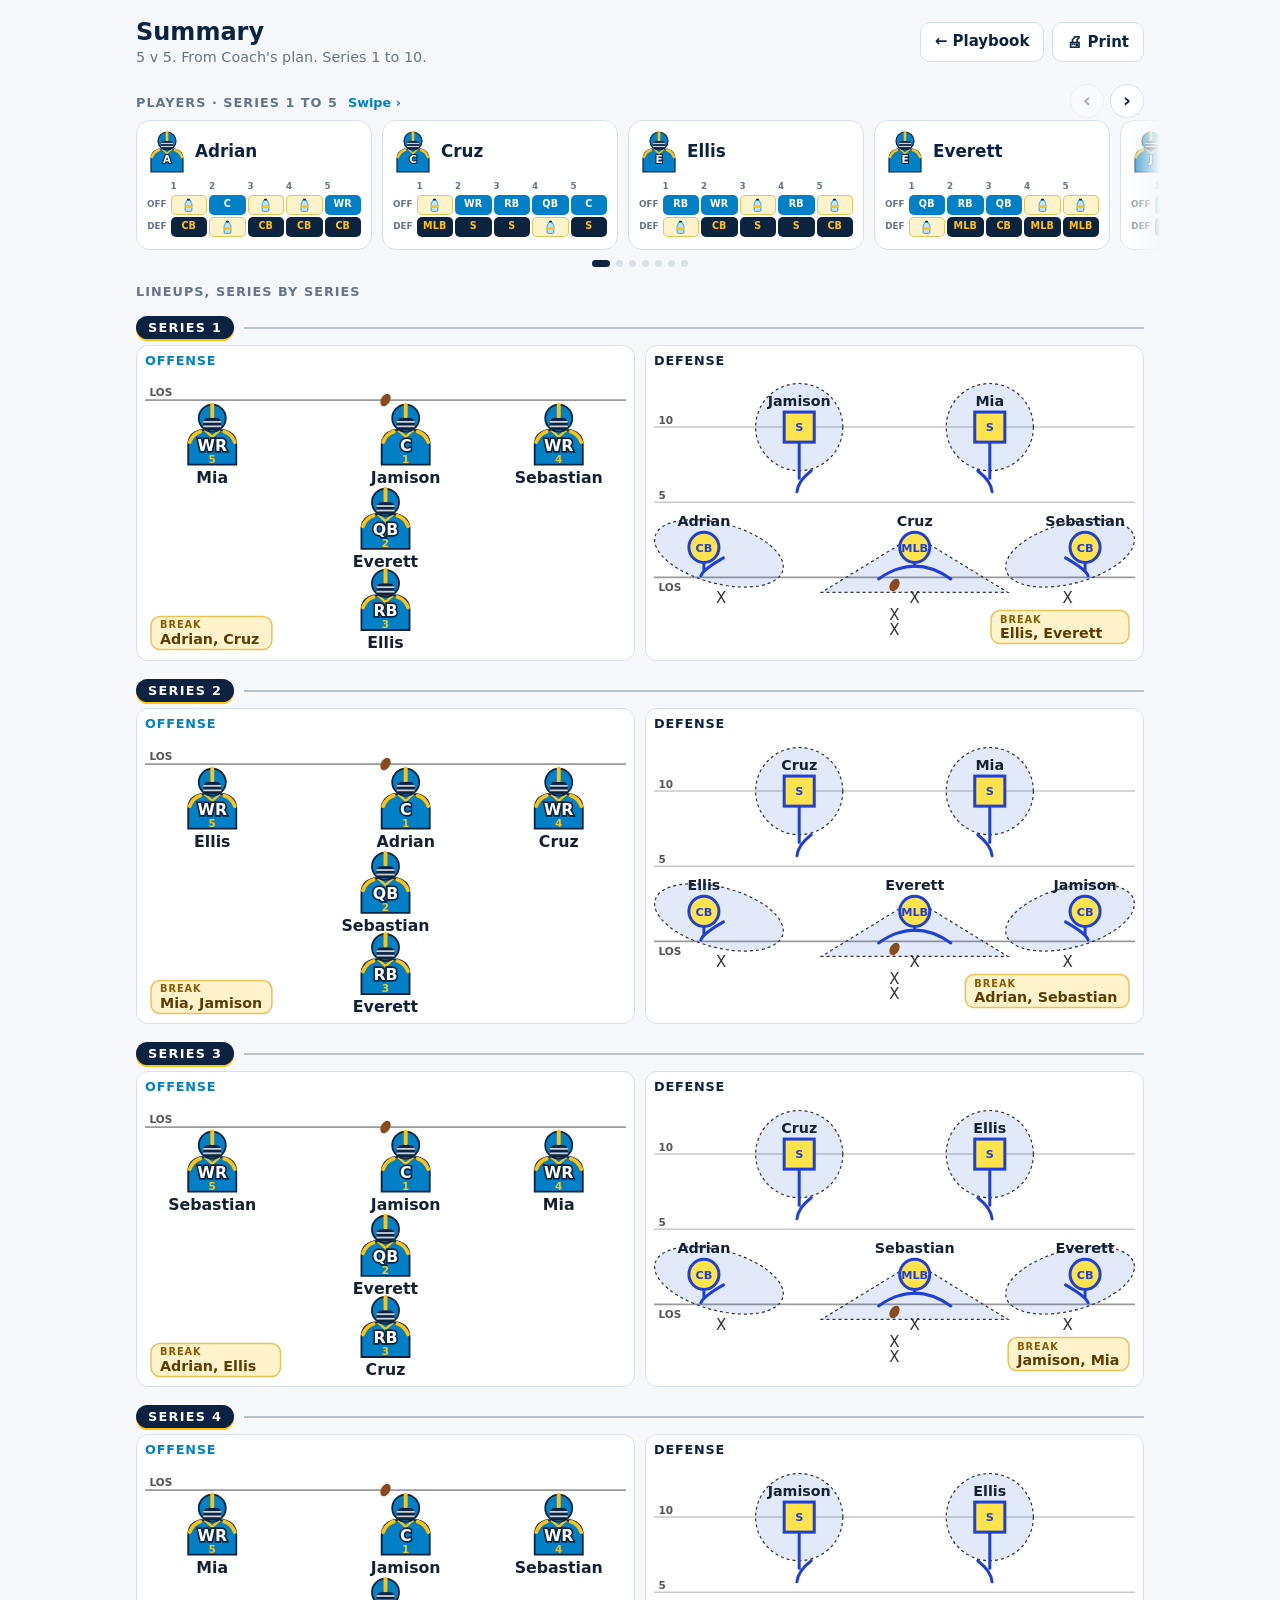
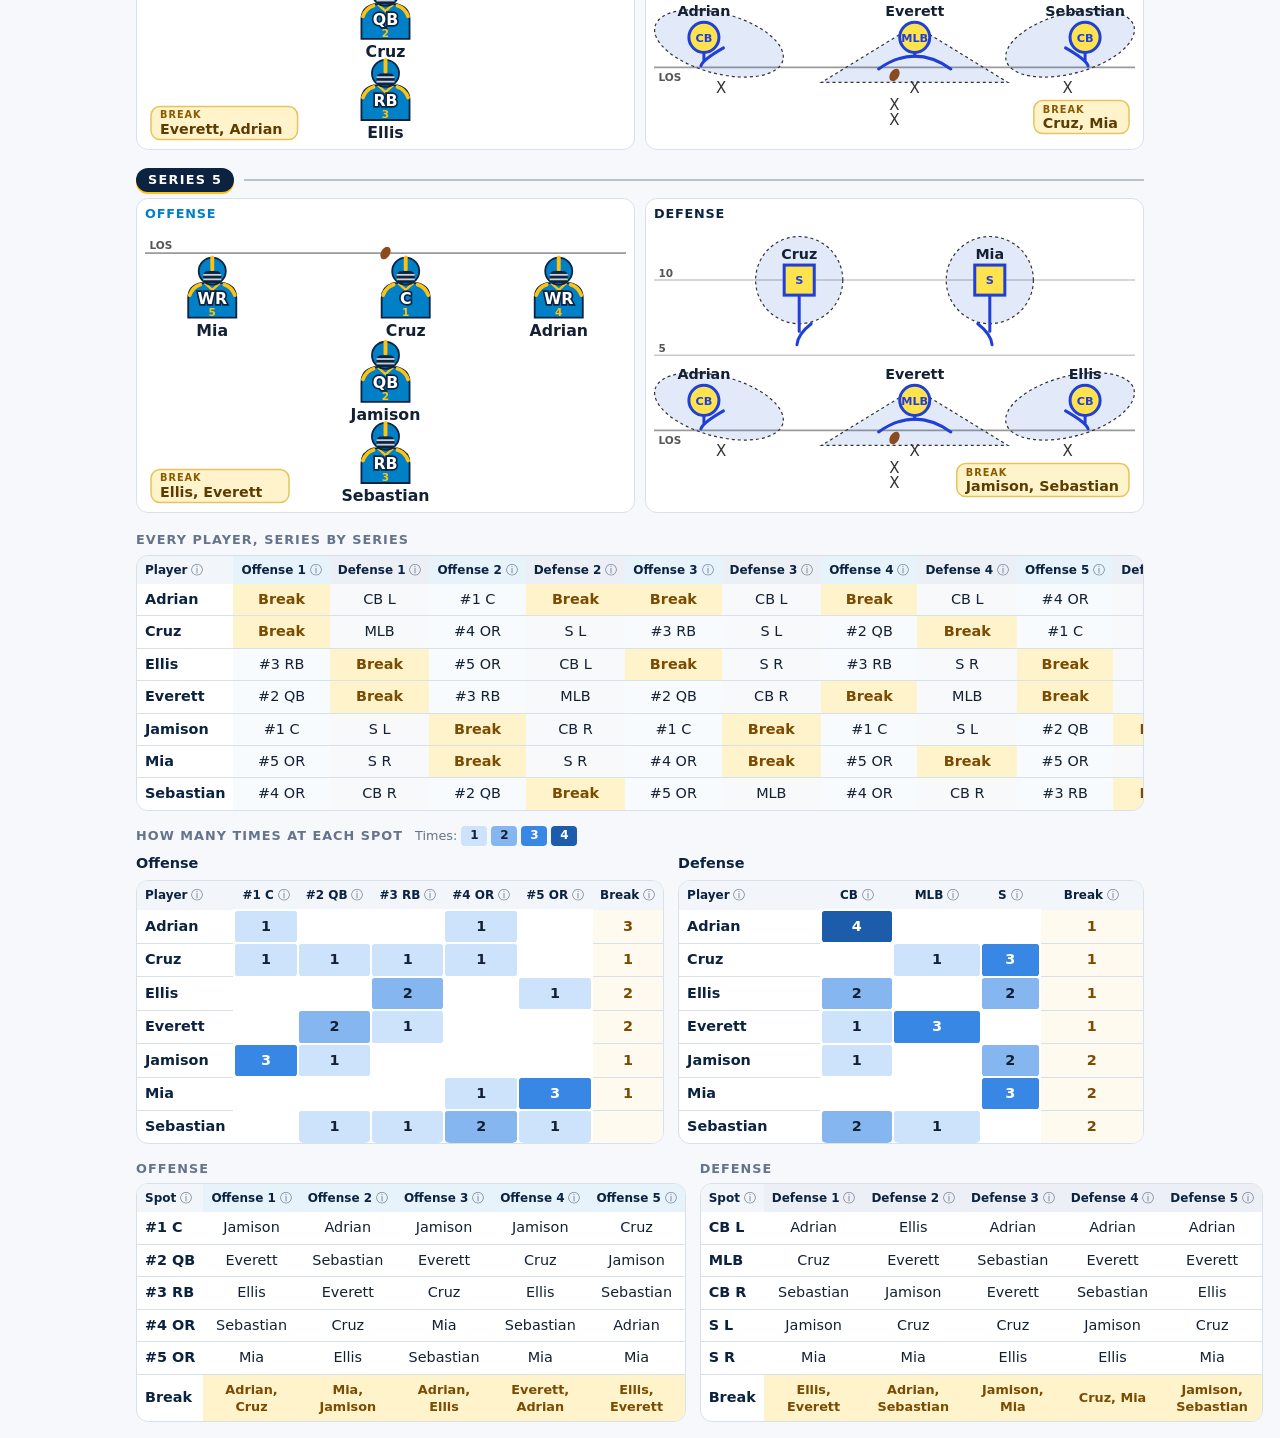
==== summary.html @ faa52bba "Deploy youthfb.com from youth-fb@fa301f3" ====
<!doctype html>
<html lang="en">
<head>
  <meta charset="utf-8">
  <meta name="viewport" content="width=device-width, initial-scale=1">
  <meta name="robots" content="noindex, nofollow">
  <title>Summary</title>
  <meta name="description" content="Vista Chargers: positions and breaks for the first 10 series.">
  <style>
    :root {
      --navy: #0b2240; --powder: #0080c6; --gold: #ffc20e;
      --ink: #142033; --muted: #64748b; --line: #d8e0e9; --bg: #f6f8fb;
      --off: #e7f3fb; --def: #eceff5; --rest: #fff3cc;
    }
    * { box-sizing: border-box; }
    body { margin: 0; background: var(--bg); color: var(--ink); font: 15px/1.35 -apple-system, BlinkMacSystemFont, "Segoe UI", system-ui, sans-serif; }
    main { max-width: 1040px; margin: 0 auto; padding: 16px; }
    header { display: flex; align-items: center; gap: 12px; flex-wrap: wrap; margin-bottom: 10px; }
    h1 { margin: 0; font-size: 1.5rem; color: var(--navy); }
    #source { margin: 0; color: var(--muted); font-size: 0.9rem; }
    .actions { margin-left: auto; display: flex; gap: 8px; }
    .actions a, .actions button {
      min-height: 40px; padding: 8px 14px; border-radius: 10px; border: 1px solid var(--line);
      background: #fff; color: var(--navy); font: inherit; font-weight: 700; text-decoration: none; cursor: pointer;
    }
    h2 { margin: 16px 0 6px; font-size: 0.8rem; letter-spacing: 0.08em; text-transform: uppercase; color: var(--muted); }
    .scroll { overflow-x: auto; background: #fff; border: 1px solid var(--line); border-radius: 12px; }
    .pair { display: grid; grid-template-columns: 1fr 1fr; gap: 14px; }
    table.grid { width: 100%; border-collapse: collapse; font-size: 0.9rem; }
    .grid th, .grid td { padding: 6px 8px; border-bottom: 1px solid var(--line); text-align: center; white-space: nowrap; }
    .grid thead th { font-size: 0.75rem; color: var(--navy); background: #f2f5f9; cursor: help; }
    .grid thead th.side-O { background: var(--off); }
    .grid thead th.side-D { background: var(--def); }
    .grid .info { color: var(--muted); font-weight: 400; }
    .grid th.name { text-align: left; }
    .grid tbody th { font-weight: 800; color: var(--navy); }
    .grid td.side-O { background: #f7fbfe; }
    .grid td.side-D { background: #f8f9fb; }
    .grid td.rest { background: var(--rest); color: #7a4b00; font-weight: 800; }
    .grid td.num { font-weight: 800; }
    .grid tr:last-child th, .grid tr:last-child td { border-bottom: 0; }
    .grid .rest-row td { white-space: normal; font-size: 0.8rem; }
    @media (max-width: 720px) { .pair { grid-template-columns: 1fr; } }

    /* Count chart: one blue, light to dark = fewer to more times. Empty = never. */
    h3 { margin: 4px 0 6px; font-size: 0.9rem; color: var(--navy); }
    .chart-head { display: flex; align-items: baseline; gap: 12px; flex-wrap: wrap; }
    .legend { display: flex; align-items: center; gap: 4px; font-size: 0.8rem; color: var(--muted); }
    .legend i { width: 26px; height: 20px; border-radius: 4px; display: grid; place-items: center; font-style: normal; font-weight: 800; font-size: 0.75rem; }
    .heatmap td.heat { border: 2px solid #fff; border-radius: 6px; font-weight: 800; }
    .heat-0 { background: #fff; }
    .heat-1 { background: #cde2fb; color: var(--ink); }
    .heat-2 { background: #86b6ef; color: var(--ink); }
    .heat-3 { background: #3987e5; color: #fff; }
    .heat-4 { background: #1c5cab; color: #fff; }
    .heatmap td.rest-count { color: #7a4b00; font-weight: 800; background: #fffaf0; }
    /* Front page: the play cards, one row per Series (Offense k beside Defense k). */
    .tables { margin-top: 18px; }
    .formations { display: grid; gap: 8px; }
    /* Series row: a header of its own, then Offense k and Defense k. */
    .series-row { display: grid; grid-template-columns: minmax(0, 1fr) minmax(0, 1fr); gap: 6px 10px; }
    .series-head { grid-column: 1 / -1; display: flex; align-items: center; gap: 10px; margin: 10px 0 0; }
    .series-head::after { content: ""; flex: 1; height: 2px; background: var(--navy); opacity: 0.25; }
    .series-name { padding: 3px 12px; border-radius: 999px; background: var(--navy); color: #fff; font-size: 0.8rem; font-weight: 900; letter-spacing: 0.1em; text-transform: uppercase; box-shadow: 0 2px 0 var(--gold); }
    .card-field .break-tag rect { fill: #fff3cc; stroke: #e7c45a; stroke-width: 1; }
    .card-field .break-label { fill: #8a5a00; font-size: 6.5px; font-weight: 900; letter-spacing: 0.1em; }
    .card-field .break-names { fill: #5c3c00; font-size: 9.5px; font-weight: 800; }
    .formation { background: #fff; border: 1px solid var(--line); border-radius: 12px; padding: 6px 8px 4px; break-inside: avoid; }
    .formation header { display: flex; align-items: baseline; gap: 8px; font-size: 0.8rem; letter-spacing: 0.06em; text-transform: uppercase; }
    .formation header b { color: var(--navy); }
    .formation.side-O header b { color: var(--powder); }
    .formation svg { display: block; width: 100%; height: auto; }
    .formation .los { stroke: #9aa6b5; stroke-width: 1.2; stroke-dasharray: 4 3; }
    /* Offense and defense cards in the wristband-card style. */
    .card-field .jersey { fill: #0080c6; stroke: #0c2340; stroke-width: 1.2; }
    .card-field .trim { fill: none; stroke: #ffc20e; stroke-width: 2.5; stroke-linecap: round; }
    .card-field .collar { fill: none; stroke: #ffc20e; stroke-width: 1.6; stroke-linejoin: round; }
    .card-field .jersey-pos { fill: #fff; stroke: #0c2340; stroke-width: 2.2px; paint-order: stroke; font-size: 10.5px; font-weight: 900; text-anchor: middle; dominant-baseline: central; }
    .card-field .jersey-num { fill: #ffc20e; font-size: 7px; font-weight: 900; text-anchor: middle; dominant-baseline: central; }
    .card-field .helmet { fill: #0080c6; stroke: #0c2340; stroke-width: 1.2; }
    .card-field .stripe { stroke: #ffc20e; stroke-width: 2.6; stroke-linecap: round; }
    .card-field .face { fill: #0c2340; }
    .card-field .mask { stroke: #c9d1db; stroke-width: 1.2; }
    .card-field .player .name { fill: var(--ink); font-size: 10.5px; font-weight: 800; }
    .card-field .yard { stroke: #c9c9c9; stroke-width: 1; }
    .card-field .los-line { stroke: #9a9a9a; stroke-width: 1.2; }
    .card-field .yard-label { font-size: 7px; fill: #555; font-weight: 700; }
    .card-field .zone { fill: rgba(31, 95, 214, 0.13); stroke: #333; stroke-width: 0.8; stroke-dasharray: 2 2; }
    .card-field .read path { fill: none; stroke: #1f3fd6; stroke-width: 2; stroke-linecap: round; }
    .card-field .x-mark { font-size: 10px; fill: #333; text-anchor: middle; }
    .card-field .ball { fill: #8a4b1f; }
    .card-field .defender .mark { fill: #ffe34d; stroke: #1f3fd6; stroke-width: 2; }
    .card-field .defender .pos { fill: #1f3fd6; font-size: 7.5px; font-weight: 900; text-anchor: middle; dominant-baseline: central; }
    .card-field .defender .name { fill: var(--ink); font-size: 9.5px; font-weight: 800; text-anchor: middle; }
    /* Players: one swipeable row at the top. The next card always peeks in. */
    .players-head { display: flex; align-items: baseline; gap: 10px; }
    .players-head h2 { margin-bottom: 4px; }
    .swipe-hint { font-size: 0.8rem; font-weight: 800; color: var(--powder); }
    .strip-nav { margin-left: auto; display: flex; gap: 6px; }
    .strip-nav button { width: 34px; height: 34px; border-radius: 50%; border: 1px solid var(--line); background: #fff; color: var(--navy); font: inherit; font-size: 1.2rem; font-weight: 800; cursor: pointer; }
    .strip-nav button:disabled { opacity: 0.35; cursor: default; }
    .strip {
      display: flex; gap: 10px; overflow-x: auto; scroll-snap-type: x mandatory; scroll-padding: 0 16px;
      margin: 0 -16px; padding: 2px 16px 6px; scrollbar-width: none; -webkit-overflow-scrolling: touch;
      mask-image: linear-gradient(to right, #000 calc(100% - 40px), transparent);
    }
    .strip::-webkit-scrollbar { display: none; }
    .strip.at-end { mask-image: none; }
    .strip-player {
      flex: 0 0 clamp(205px, 68vw, 236px); scroll-snap-align: start;
      display: grid; grid-template-columns: 40px 1fr; align-items: center; column-gap: 8px;
      background: #fff; border: 1px solid var(--line); border-radius: 14px; padding: 8px 10px; break-inside: avoid;
    }
    .strip-avatar { display: block; width: 40px; height: auto; }
    .strip-player b { color: var(--navy); font-size: 1.05rem; }
    .strip-player .series-grid { grid-column: 1 / -1; }
    .strip-dots { display: flex; justify-content: center; gap: 6px; margin-top: 4px; }
    .strip-dots i { width: 7px; height: 7px; border-radius: 50%; background: var(--line); transition: background 0.2s, width 0.2s; }
    .strip-dots i.on { width: 18px; border-radius: 4px; background: var(--navy); }
    @media (prefers-reduced-motion: reduce) { .strip-dots i { transition: none; } }
    .series-grid { display: grid; gap: 2px; margin: 6px 0 4px; align-items: center; }
    .series-grid .g-head, .series-grid .g-side { font-size: 0.55rem; font-weight: 800; color: var(--muted); text-transform: uppercase; }
    .series-grid .g-side { padding-right: 2px; text-align: right; }
    .blk { display: grid; place-items: center; height: 20px; border-radius: 5px; font-size: 0.6rem; font-weight: 900; color: #fff; letter-spacing: 0.02em; }
    .blk-O { background: #0080c6; }
    .blk-D { background: #0c2340; color: #ffc20e; }
    .blk-rest { background: #fff3cc; box-shadow: inset 0 0 0 1px #e7c45a; }
    .bottle { width: 9px; height: 14px; }
    .bottle .cap { fill: #0c2340; }
    .bottle .body { fill: #bfe3f7; stroke: #0080c6; stroke-width: 1; }
    .bottle .label { fill: #ffc20e; }
    @media (max-width: 720px) {
      .series-row { grid-template-columns: minmax(0, 1fr); }
    }

    @page { size: landscape; margin: 10mm; }
    @media print {
      body { background: #fff; font-size: 11px; }
      main { max-width: none; padding: 0; }
      .actions, .grid .info { display: none; }
      .scroll { overflow: visible; border-color: #999; }
      .grid th, .grid td { padding: 4px 6px; }
      h2 { margin-top: 8px; }
      .heatmap th, .heatmap td { padding: 2px 4px; }
      .tables { break-before: page; margin-top: 0; }
      .formations { gap: 4px; }
      .series-row { gap: 2px 6px; }
      .series-head { margin-top: 3px; }
      .series-name { padding: 1px 8px; font-size: 8px; }
      .formation { padding: 3px 6px 2px; }
      .formation svg { max-height: 26mm; }
      main { display: flex; flex-direction: column; }
      .players { order: 3; }
      .players-head .swipe-hint, .strip-nav, .strip-dots { display: none; }
      .strip { overflow: visible; margin: 0; padding: 0; gap: 3px; mask-image: none; }
      .strip-player { flex: 1 1 0; min-width: 0; padding: 3px; grid-template-columns: 22px 1fr; }
      .strip-avatar { width: 22px; }
      .strip-player b { font-size: 9px; }
      .blk { height: 13px; font-size: 6px; }
      .bottle { width: 6px; height: 10px; }
      * { -webkit-print-color-adjust: exact; print-color-adjust: exact; }
    }
  </style>
</head>
<body>
  <main>
    <header>
      <div>
        <h1>Summary</h1>
        <p id="source"></p>
      </div>
      <div class="actions">
        <a href="index.html">&#x2190; Playbook</a>
        <button id="print" type="button">&#x1F5A8; Print</button>
      </div>
    </header>

    <section class="players" aria-roledescription="carousel" aria-label="Players">
      <div class="players-head">
        <h2 id="strip-title">Players</h2>
        <span class="swipe-hint" aria-hidden="true">Swipe &#x203A;</span>
        <div class="strip-nav">
          <button type="button" id="strip-prev" aria-label="Previous players">&#x2039;</button>
          <button type="button" id="strip-next" aria-label="Next players">&#x203A;</button>
        </div>
      </div>
      <div class="strip" id="strip" tabindex="0"></div>
      <div class="strip-dots" id="strip-dots" aria-hidden="true"></div>
    </section>

    <section class="lineups">
      <h2>Lineups, series by series</h2>
      <div class="formations" id="formations"></div>
    </section>

    <section class="tables">
      <h2>Every player, series by series</h2>
      <div class="scroll" id="by-player"></div>

      <div class="chart-head">
        <h2>How many times at each spot</h2>
        <div class="legend" aria-label="Shade shows how many times">
          <span>Times:</span><i class="heat-1">1</i><i class="heat-2">2</i><i class="heat-3">3</i><i class="heat-4">4</i>
        </div>
      </div>
      <div class="pair">
        <section>
          <h3>Offense</h3>
          <div class="scroll" id="count-offense"></div>
        </section>
        <section>
          <h3>Defense</h3>
          <div class="scroll" id="count-defense"></div>
        </section>
      </div>

      <div class="pair">
        <section>
          <h2>Offense</h2>
          <div class="scroll" id="by-offense"></div>
        </section>
        <section>
          <h2>Defense</h2>
          <div class="scroll" id="by-defense"></div>
        </section>
      </div>
    </section>
  </main>

  <script src="js/plays.js?v=22265276ac"></script>
  <script src="js/roster.js?v=f23718e9e3"></script>
  <script src="js/gameplan.js?v=47f073a76b"></script>
  <script src="js/summary.js?v=b469b9376c"></script>
</body>
</html>
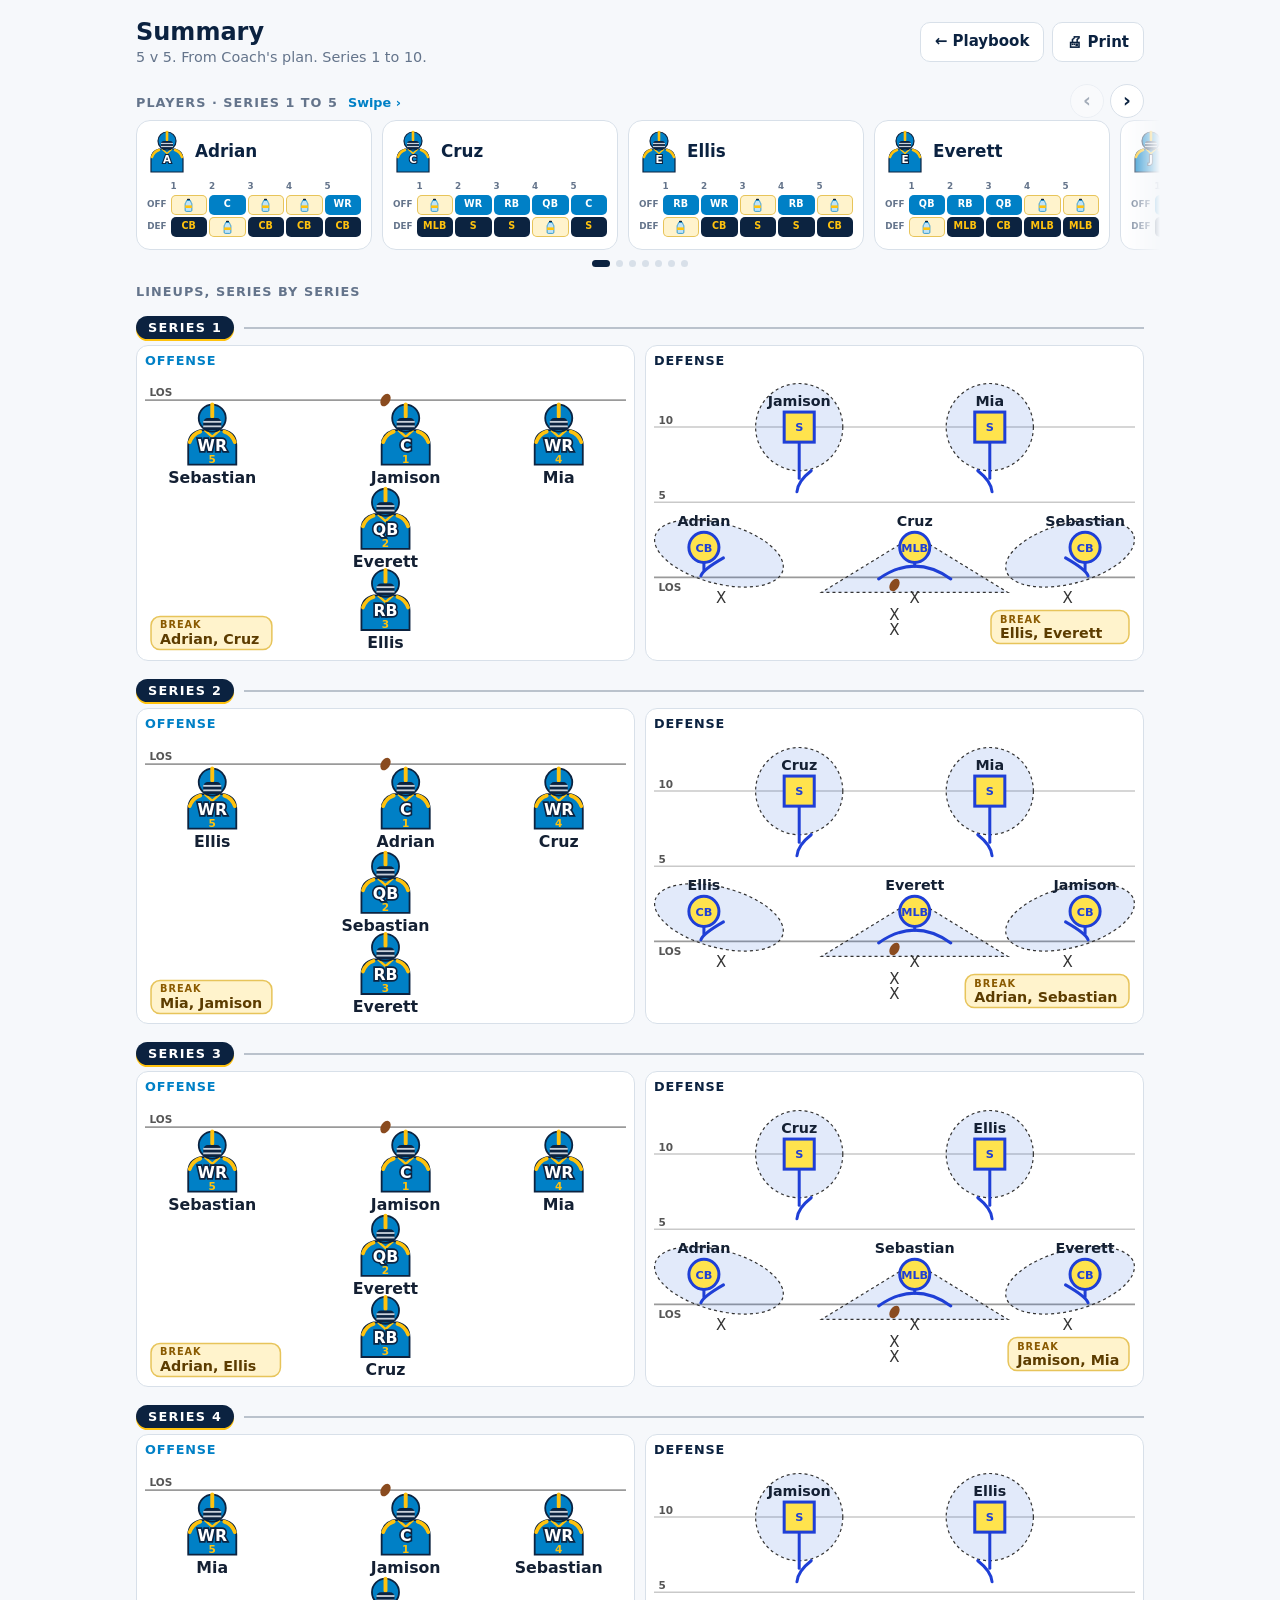
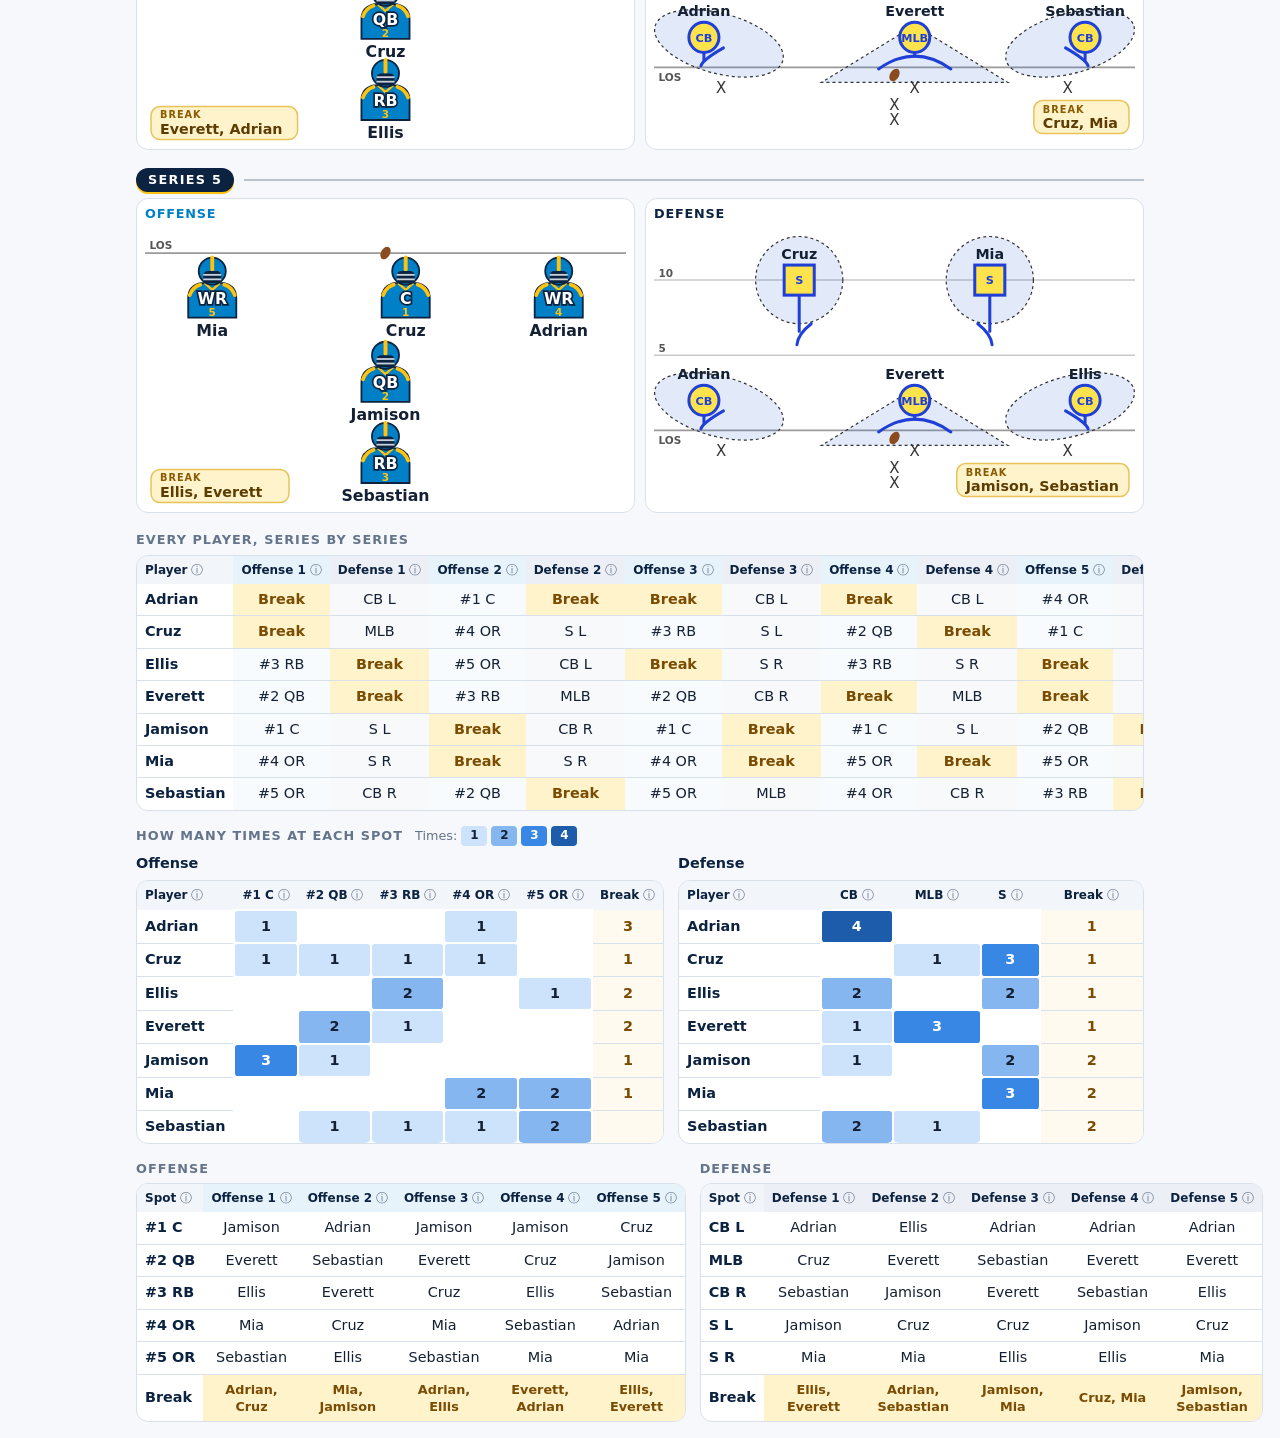
==== commit e070f45d: "Deploy youthfb.com from youth-fb@e330602" ====
--- a/summary.html
+++ b/summary.html
@@ -227,9 +227,10 @@
     </section>
   </main>
 
-  <script src="js/plays.js?v=22265276ac"></script>
-  <script src="js/roster.js?v=f23718e9e3"></script>
+  <script src="js/plays.js?v=bae785c7d9"></script>
+  <script src="js/roster.js?v=45320104d0"></script>
   <script src="js/gameplan.js?v=47f073a76b"></script>
-  <script src="js/summary.js?v=b469b9376c"></script>
+  <script src="js/badges.js?v=e1587fc749"></script>
+  <script src="js/summary.js?v=e12ddfc6bc"></script>
 </body>
 </html>
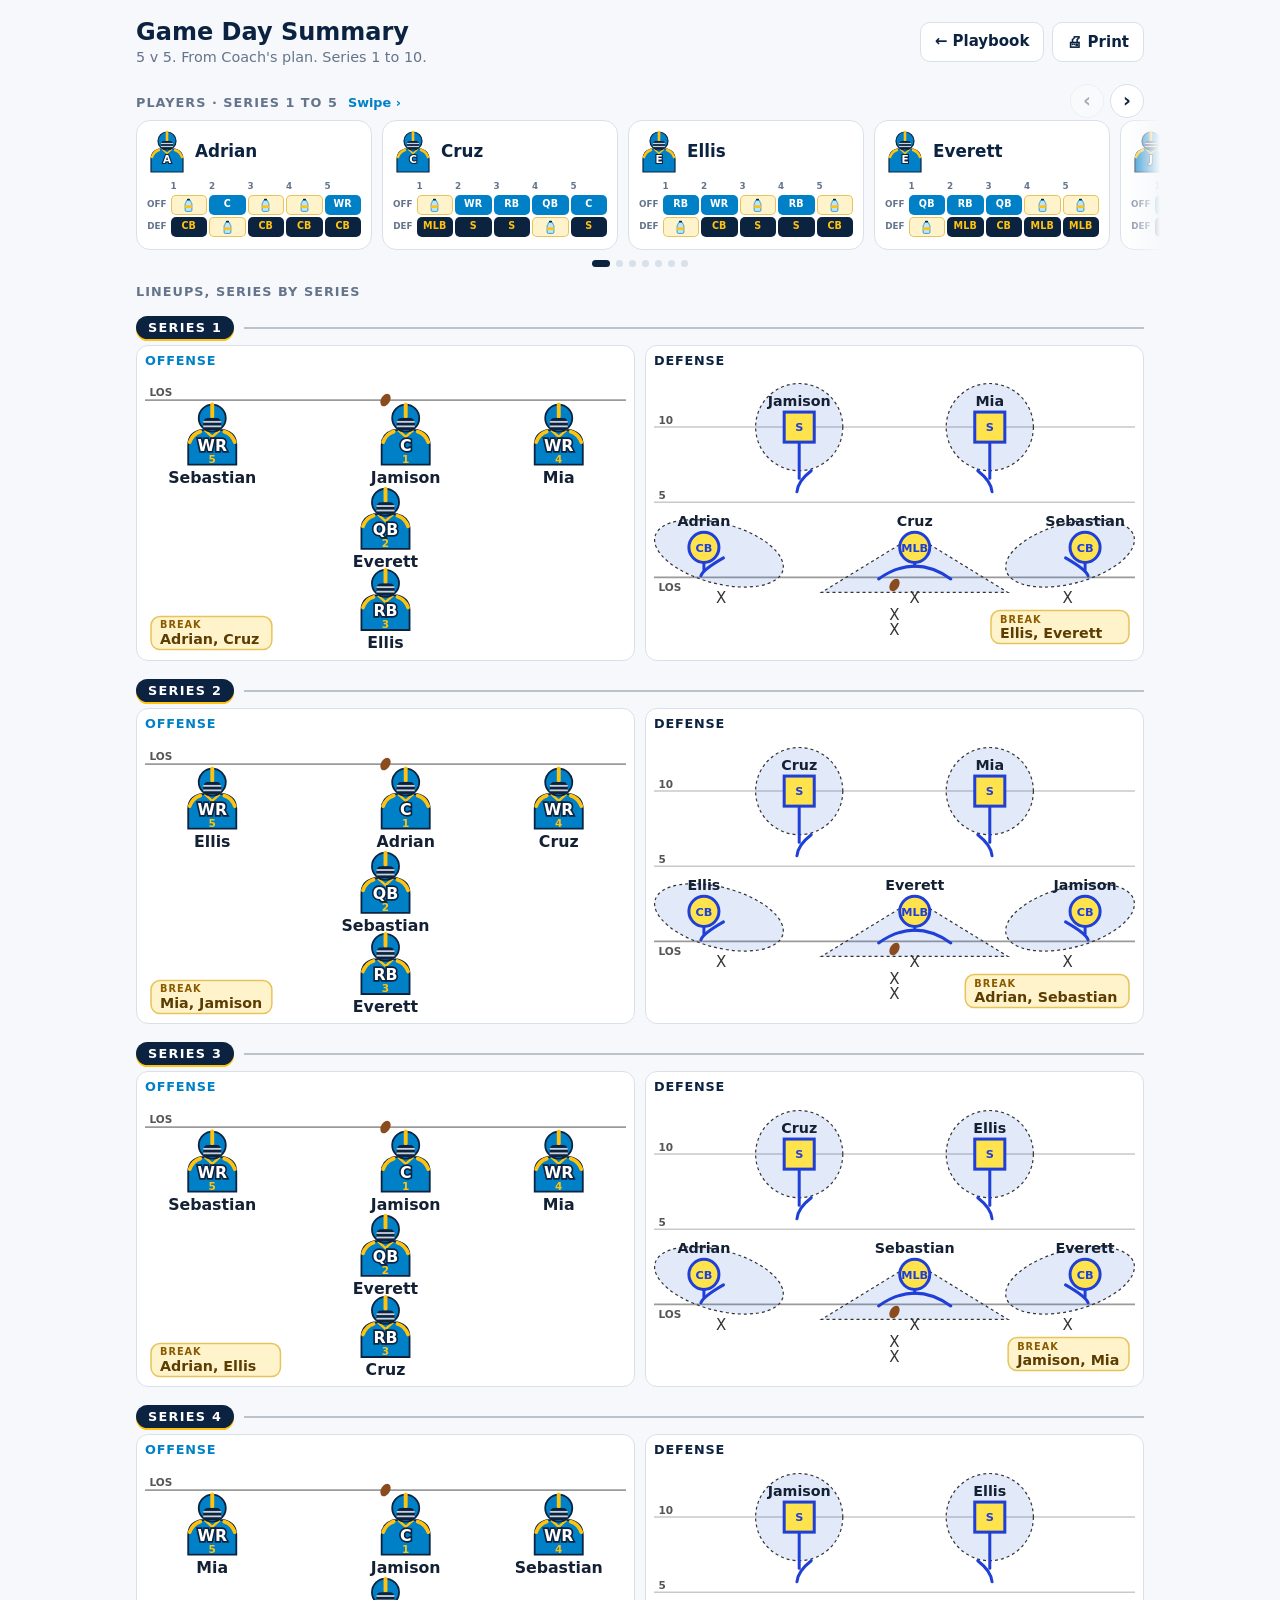
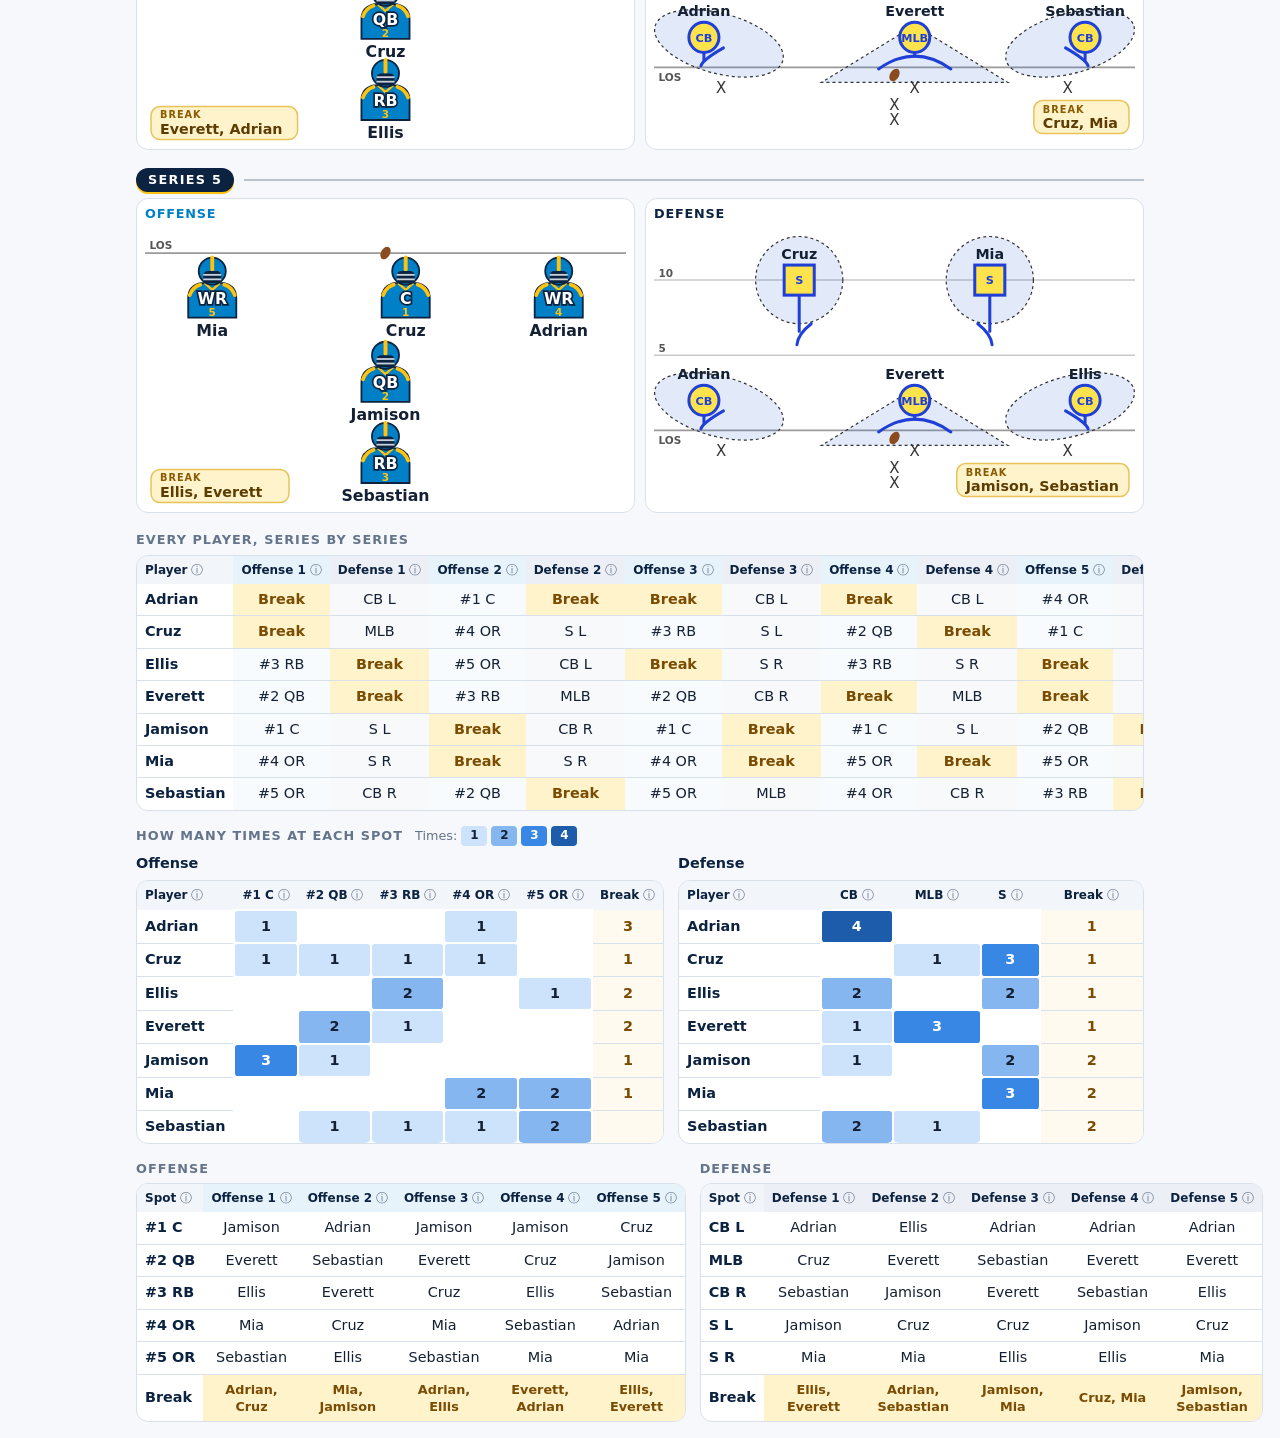
==== commit 865b3c3c: "Deploy youthfb.com from youth-fb@c411609" ====
--- a/summary.html
+++ b/summary.html
@@ -4,7 +4,7 @@
   <meta charset="utf-8">
   <meta name="viewport" content="width=device-width, initial-scale=1">
   <meta name="robots" content="noindex, nofollow">
-  <title>Summary</title>
+  <title>Game Day Summary</title>
   <meta name="description" content="Vista Chargers: positions and breaks for the first 10 series.">
   <style>
     :root {
@@ -166,7 +166,7 @@
   <main>
     <header>
       <div>
-        <h1>Summary</h1>
+        <h1>Game Day Summary</h1>
         <p id="source"></p>
       </div>
       <div class="actions">
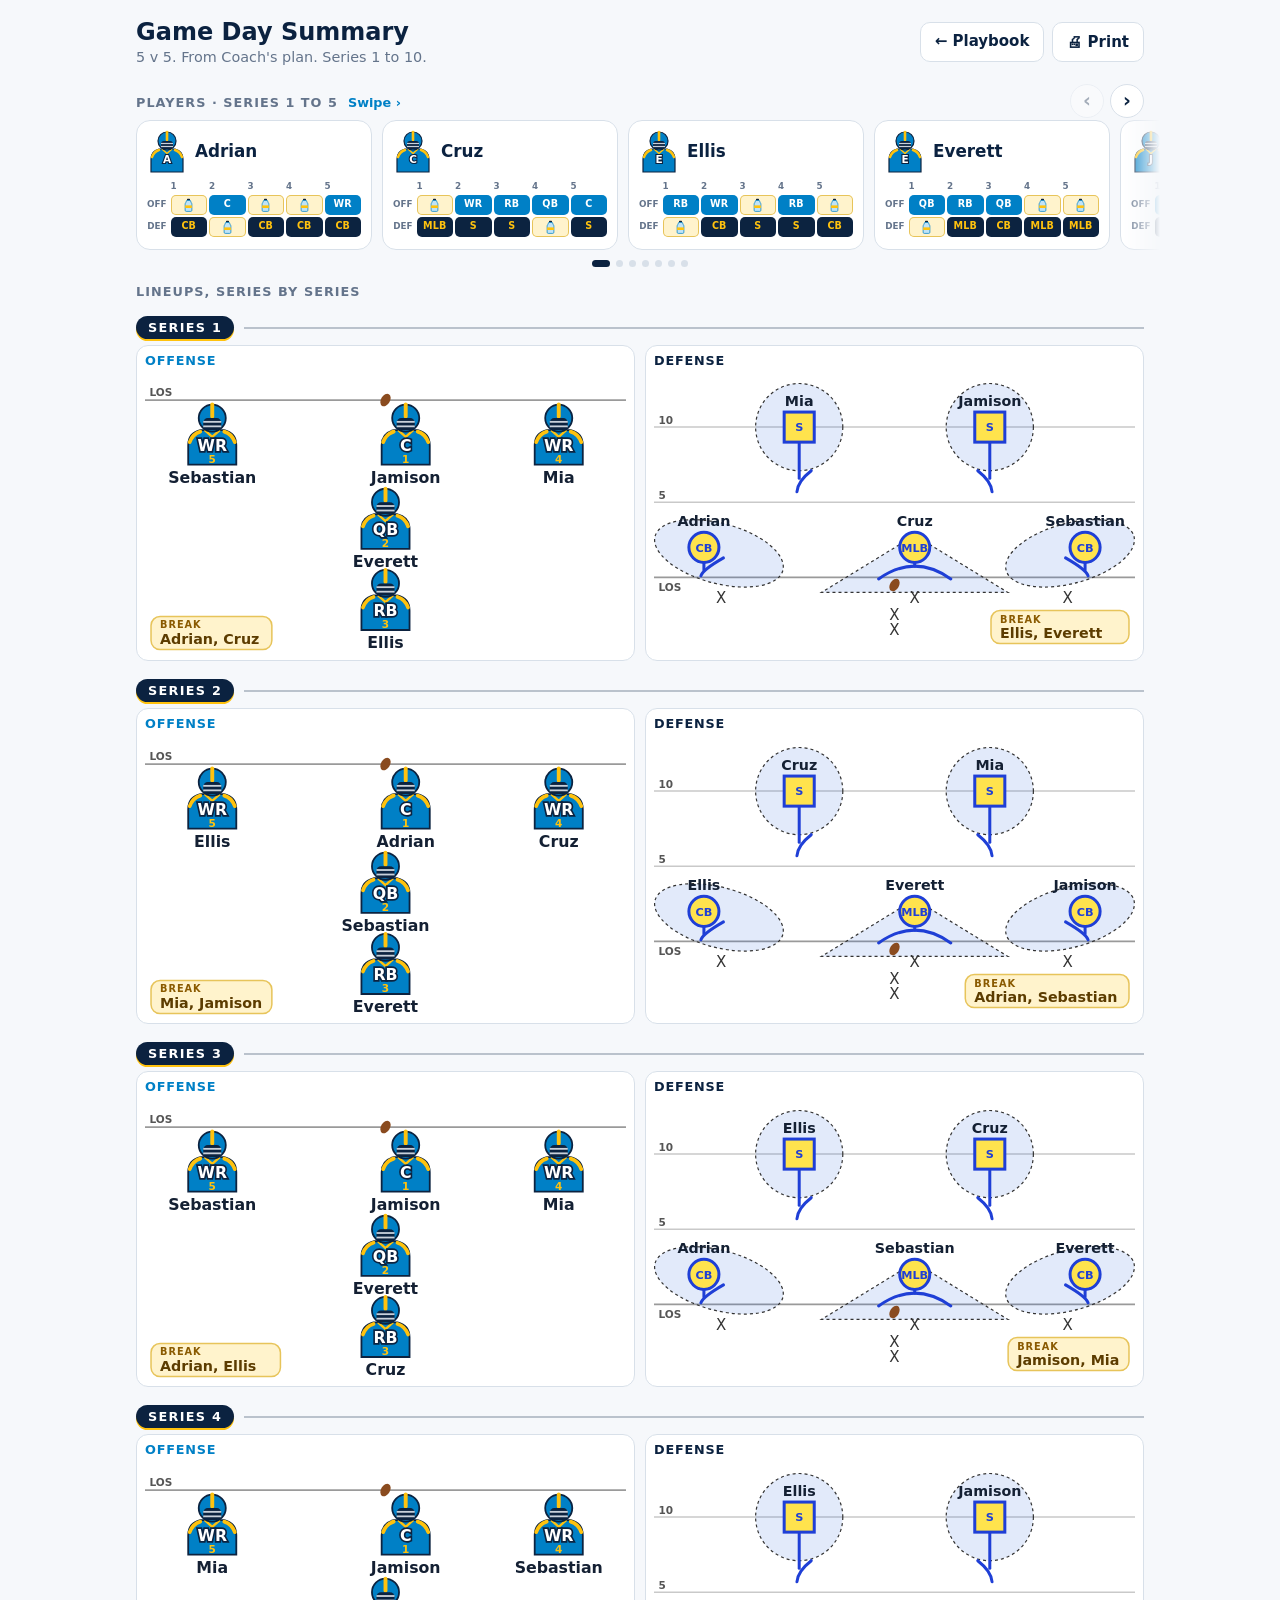
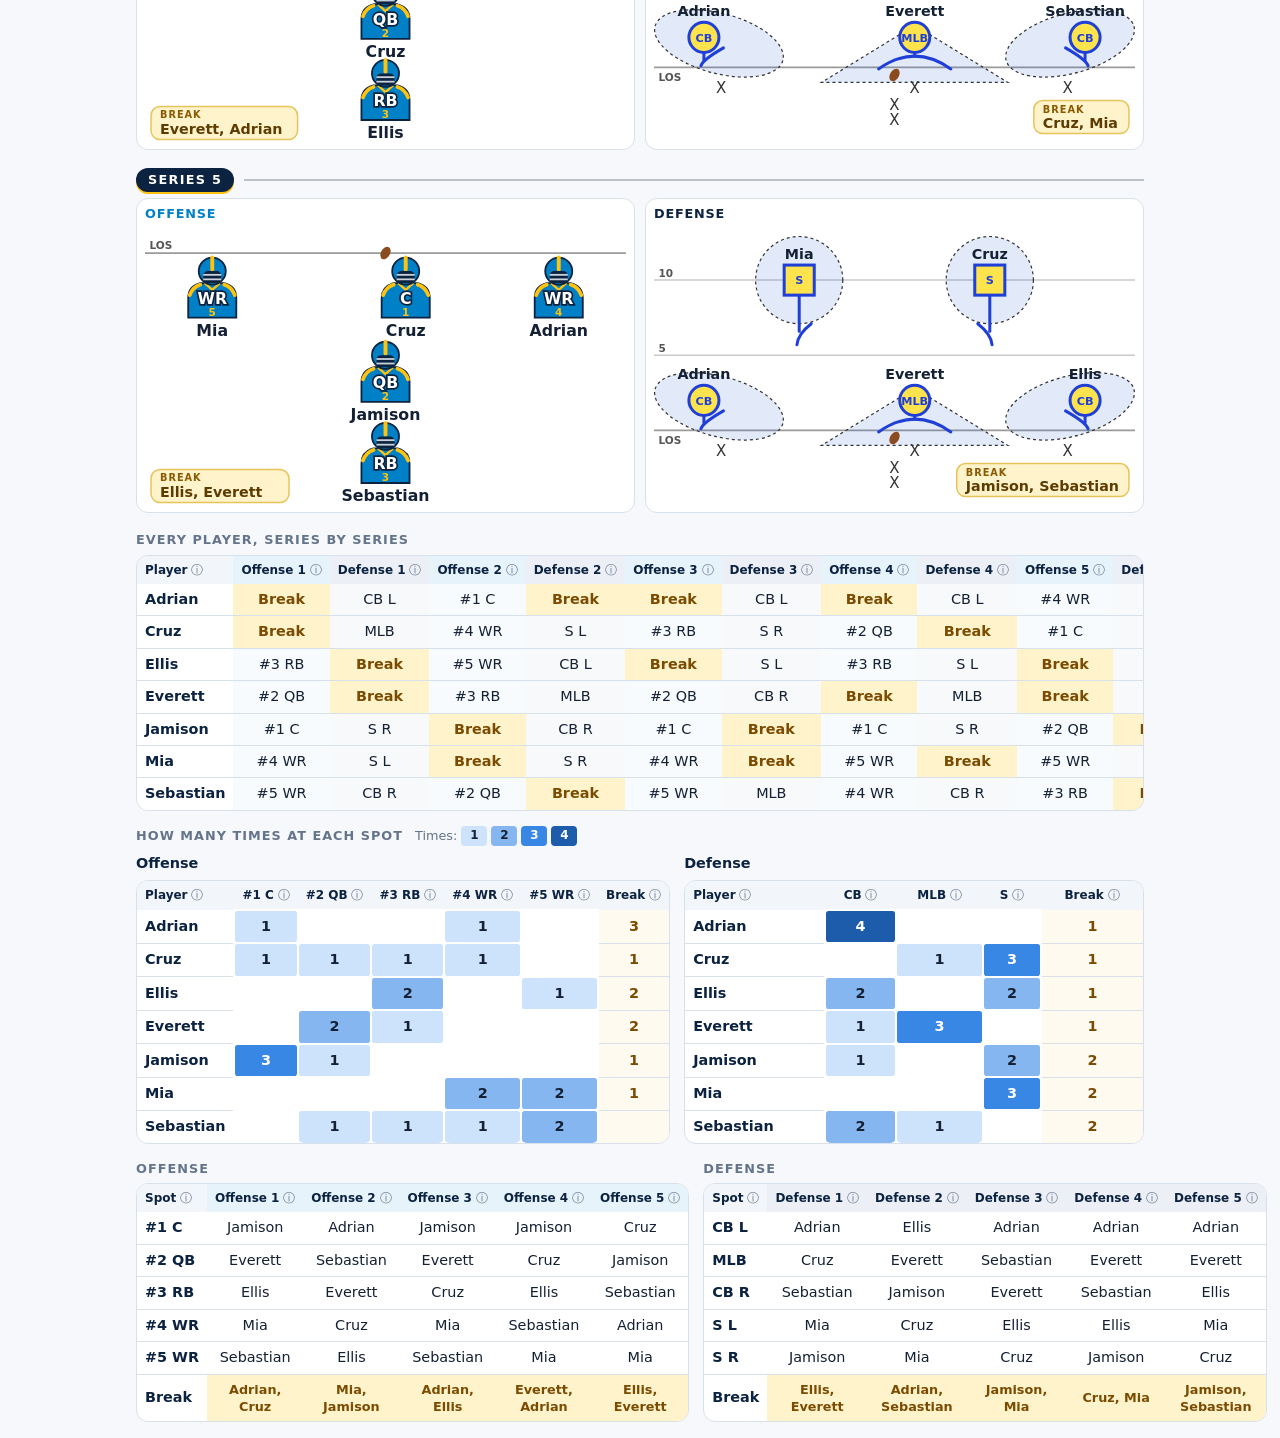
==== commit dcf31aad: "Deploy youthfb.com from youth-fb@c5f194d" ====
--- a/summary.html
+++ b/summary.html
@@ -227,9 +227,9 @@
     </section>
   </main>
 
-  <script src="js/plays.js?v=bae785c7d9"></script>
-  <script src="js/roster.js?v=45320104d0"></script>
-  <script src="js/gameplan.js?v=47f073a76b"></script>
+  <script src="js/plays.js?v=1d66594072"></script>
+  <script src="js/roster.js?v=825059176f"></script>
+  <script src="js/gameplan.js?v=b81ece1403"></script>
   <script src="js/badges.js?v=e1587fc749"></script>
   <script src="js/summary.js?v=e12ddfc6bc"></script>
 </body>
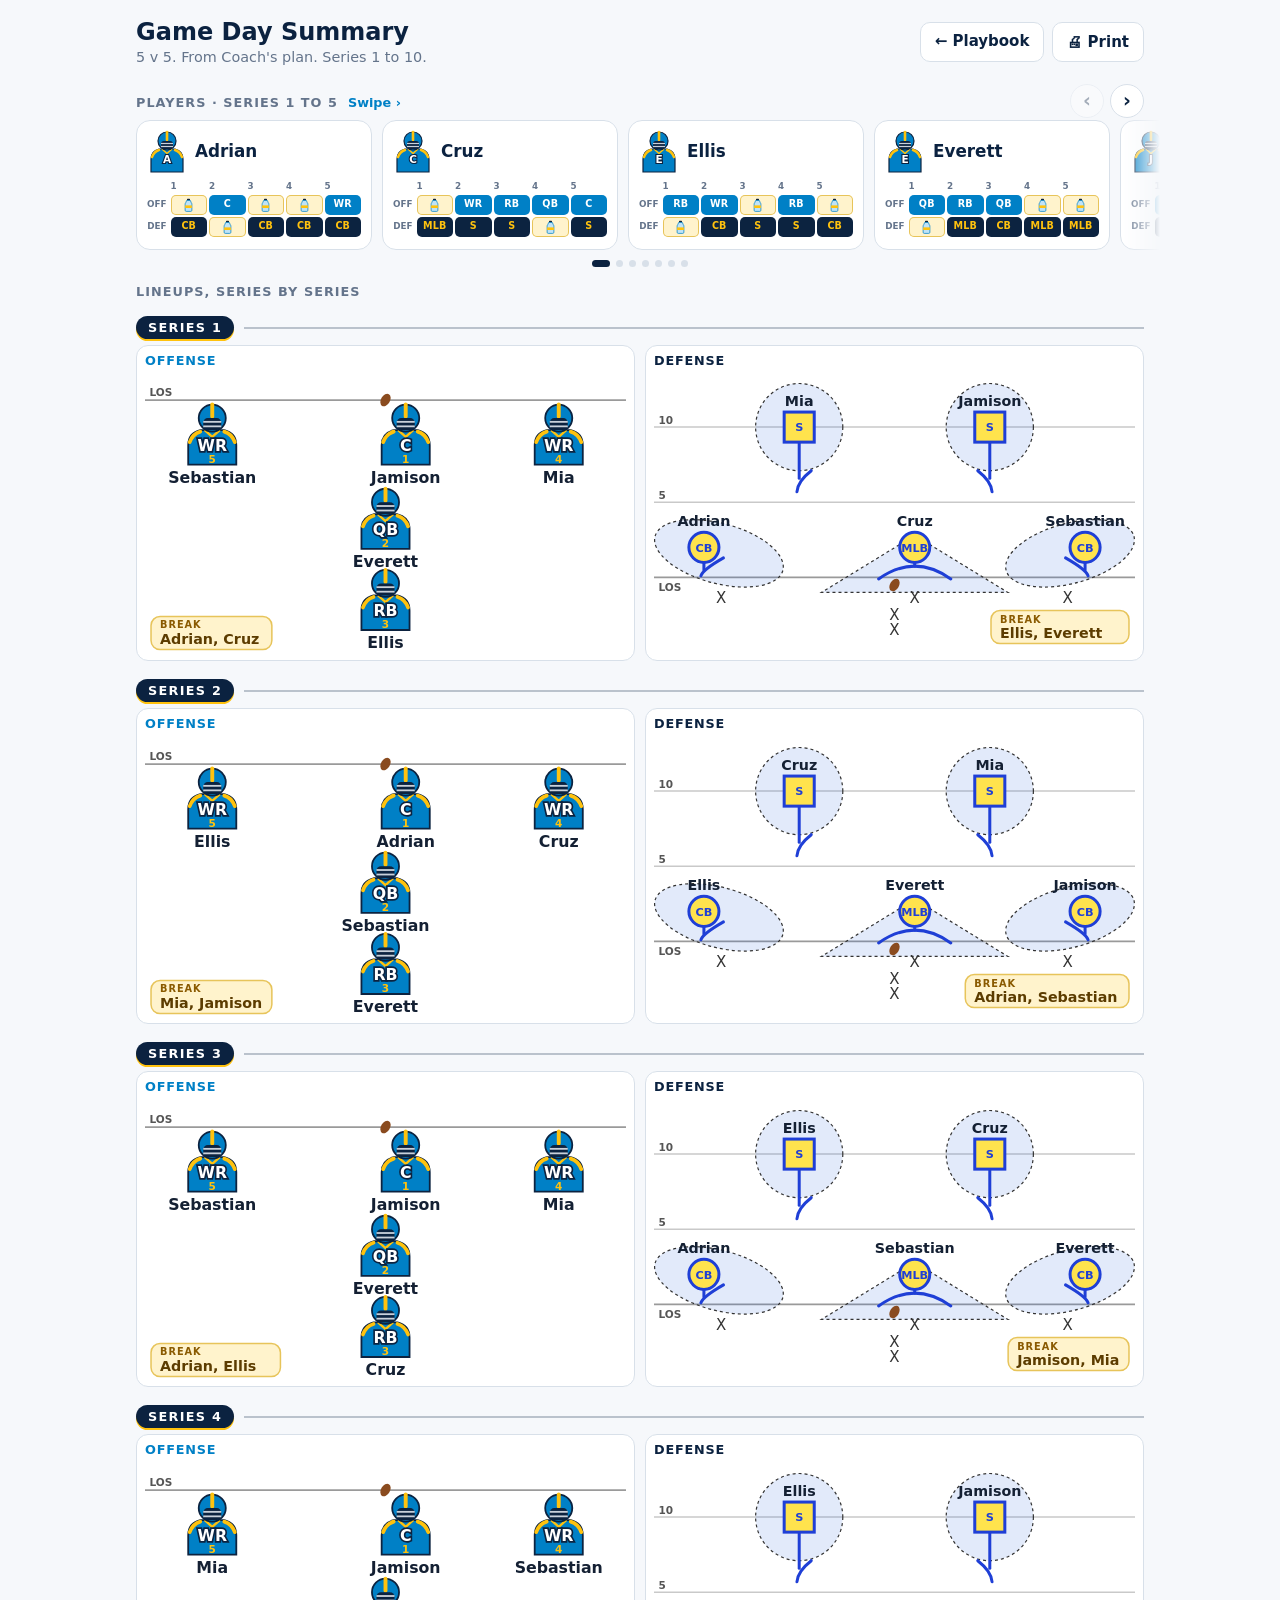
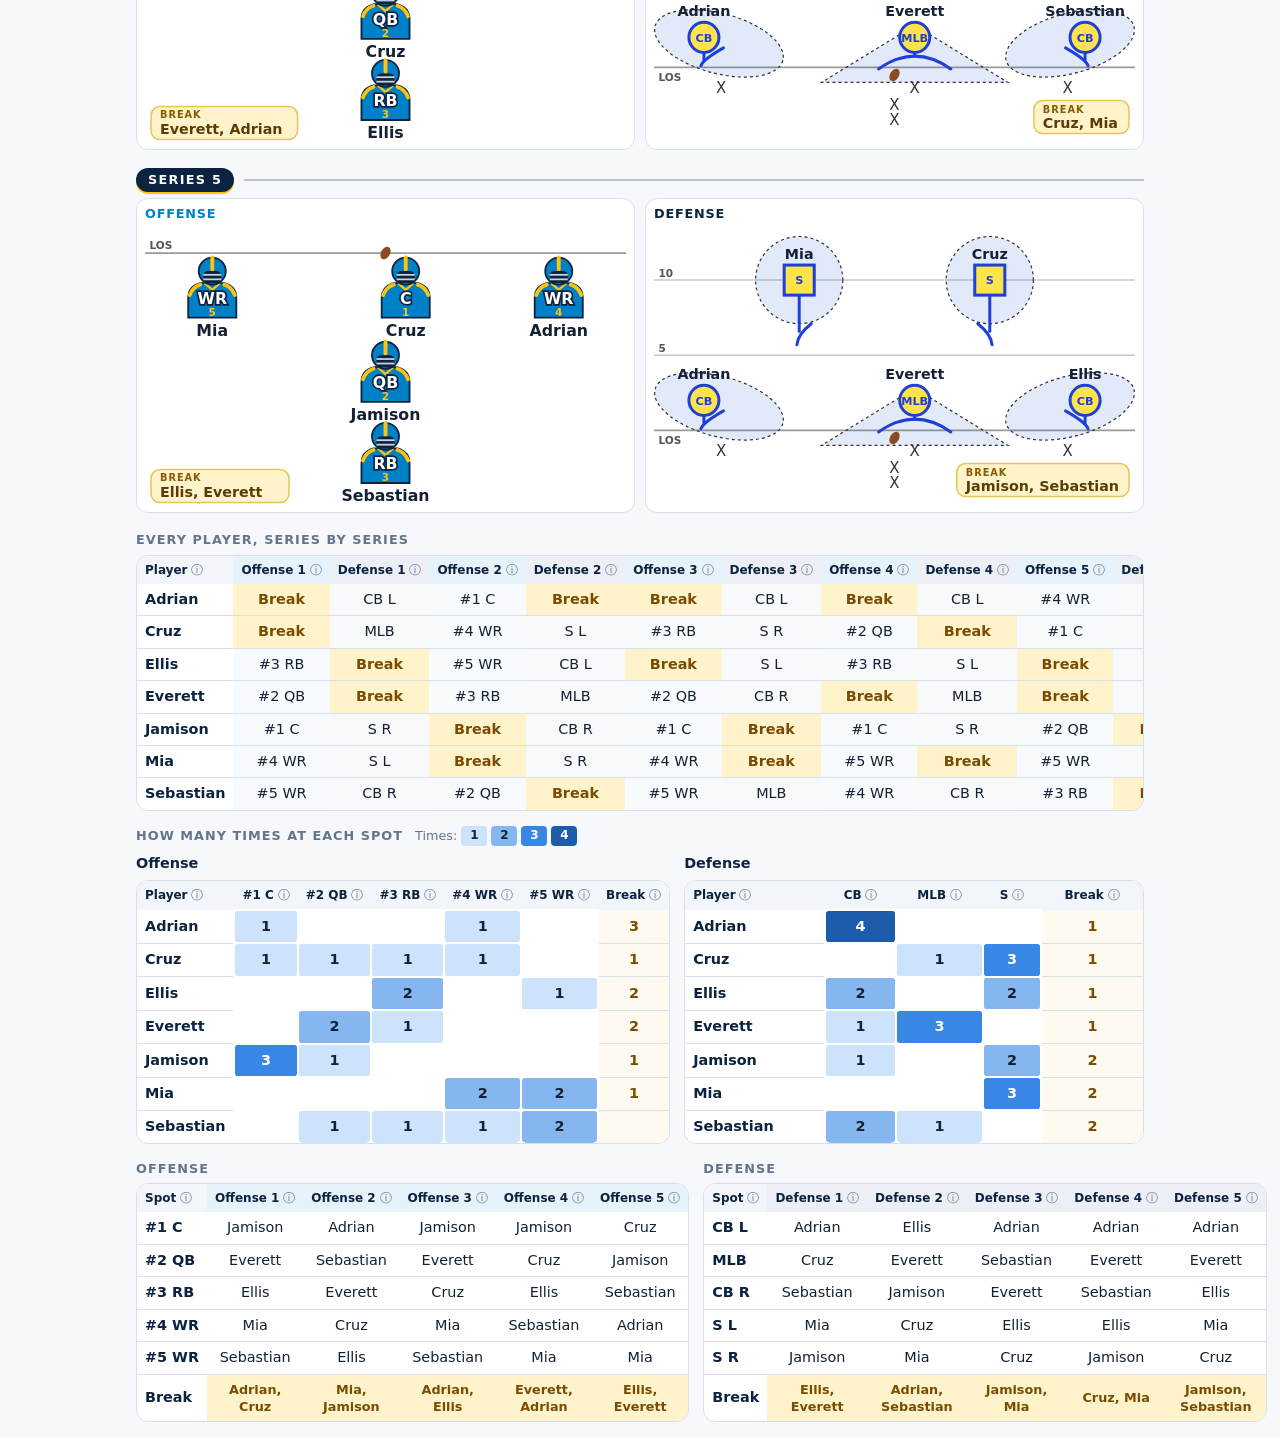
==== commit dc1a031b: "Deploy youthfb.com from youth-fb@d37b4cd" ====
--- a/summary.html
+++ b/summary.html
@@ -161,6 +161,7 @@
       * { -webkit-print-color-adjust: exact; print-color-adjust: exact; }
     }
   </style>
+  <script>(function(){var b="b2ba3e68e4a3";try{fetch("version.json?t="+Date.now(),{cache:"no-store"}).then(function(r){return r.json()}).then(function(j){if(j.v!==b&&!sessionStorage.getItem("reloaded-"+j.v)){sessionStorage.setItem("reloaded-"+j.v,"1");location.reload()}}).catch(function(){})}catch(e){}})()</script>
 </head>
 <body>
   <main>
@@ -228,7 +229,7 @@
   </main>
 
   <script src="js/plays.js?v=1d66594072"></script>
-  <script src="js/roster.js?v=825059176f"></script>
+  <script src="js/roster.js?v=16a3663178"></script>
   <script src="js/gameplan.js?v=b81ece1403"></script>
   <script src="js/badges.js?v=e1587fc749"></script>
   <script src="js/summary.js?v=e12ddfc6bc"></script>
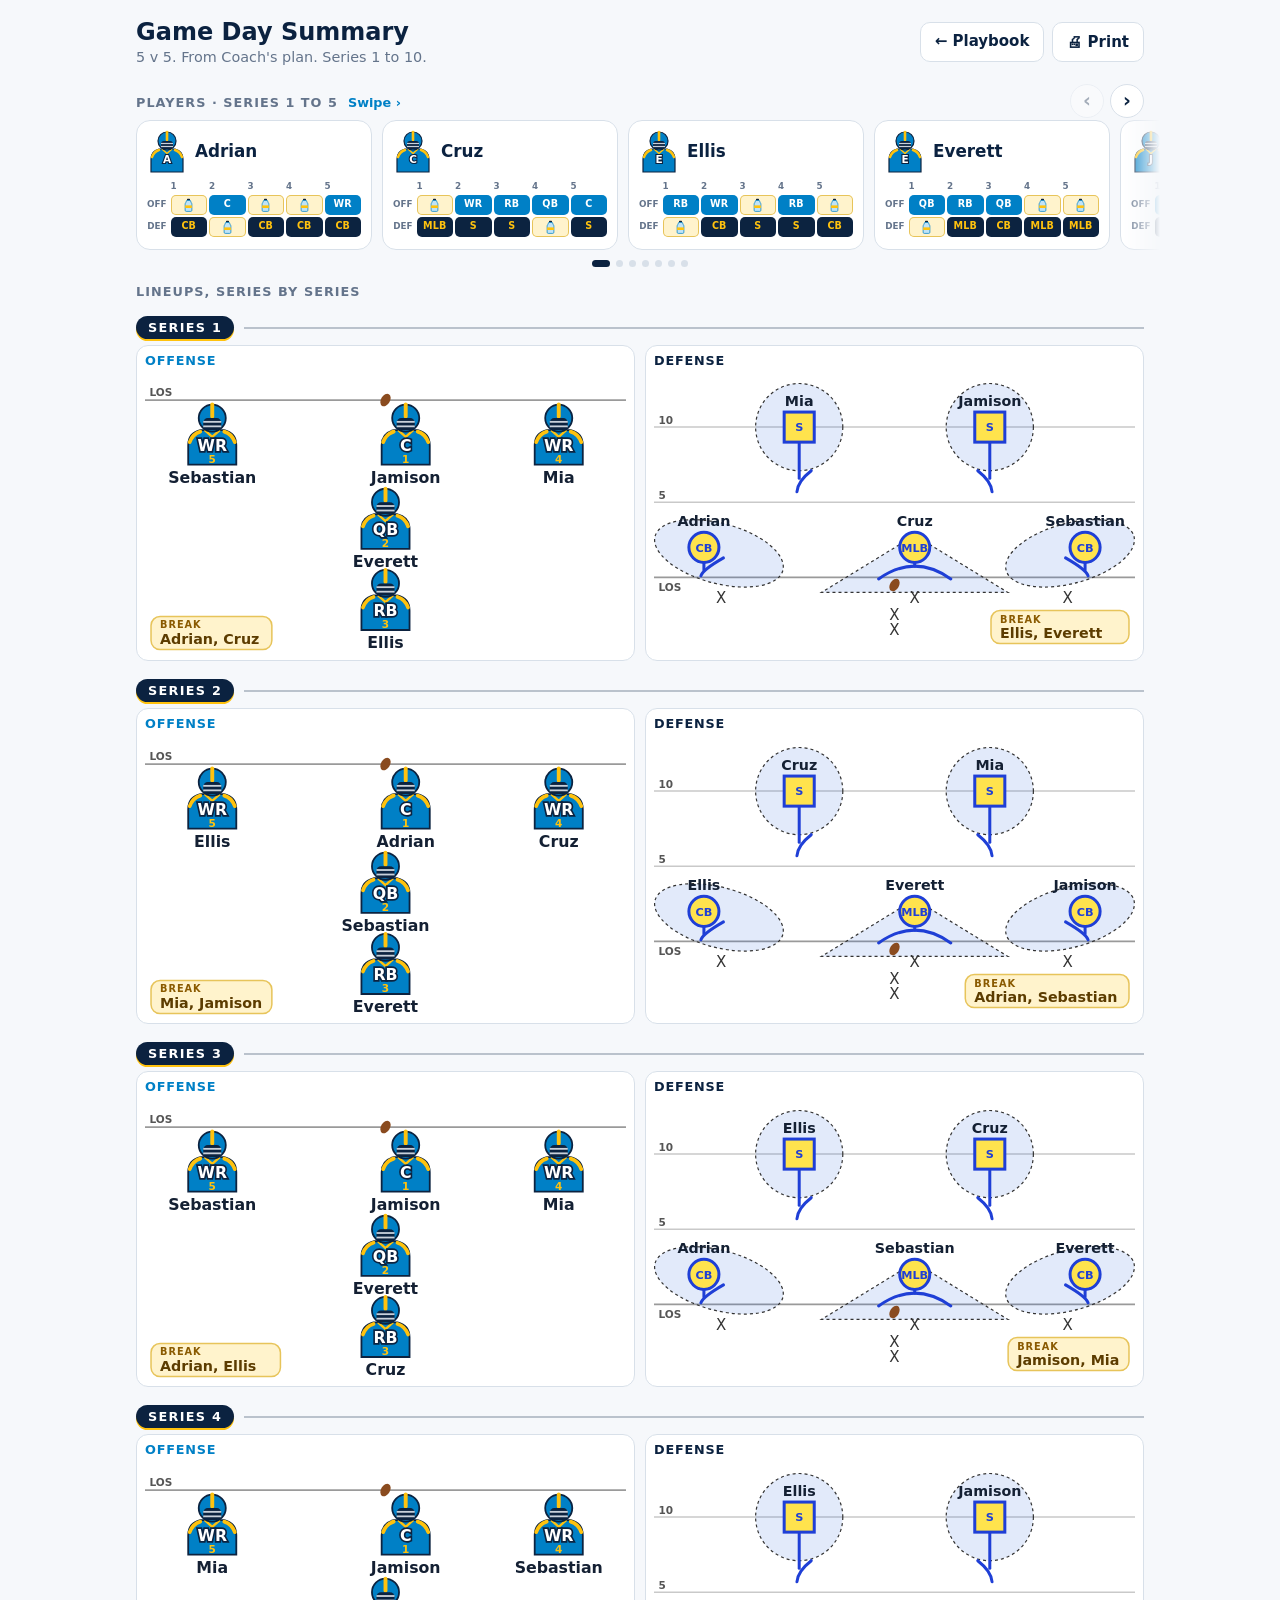
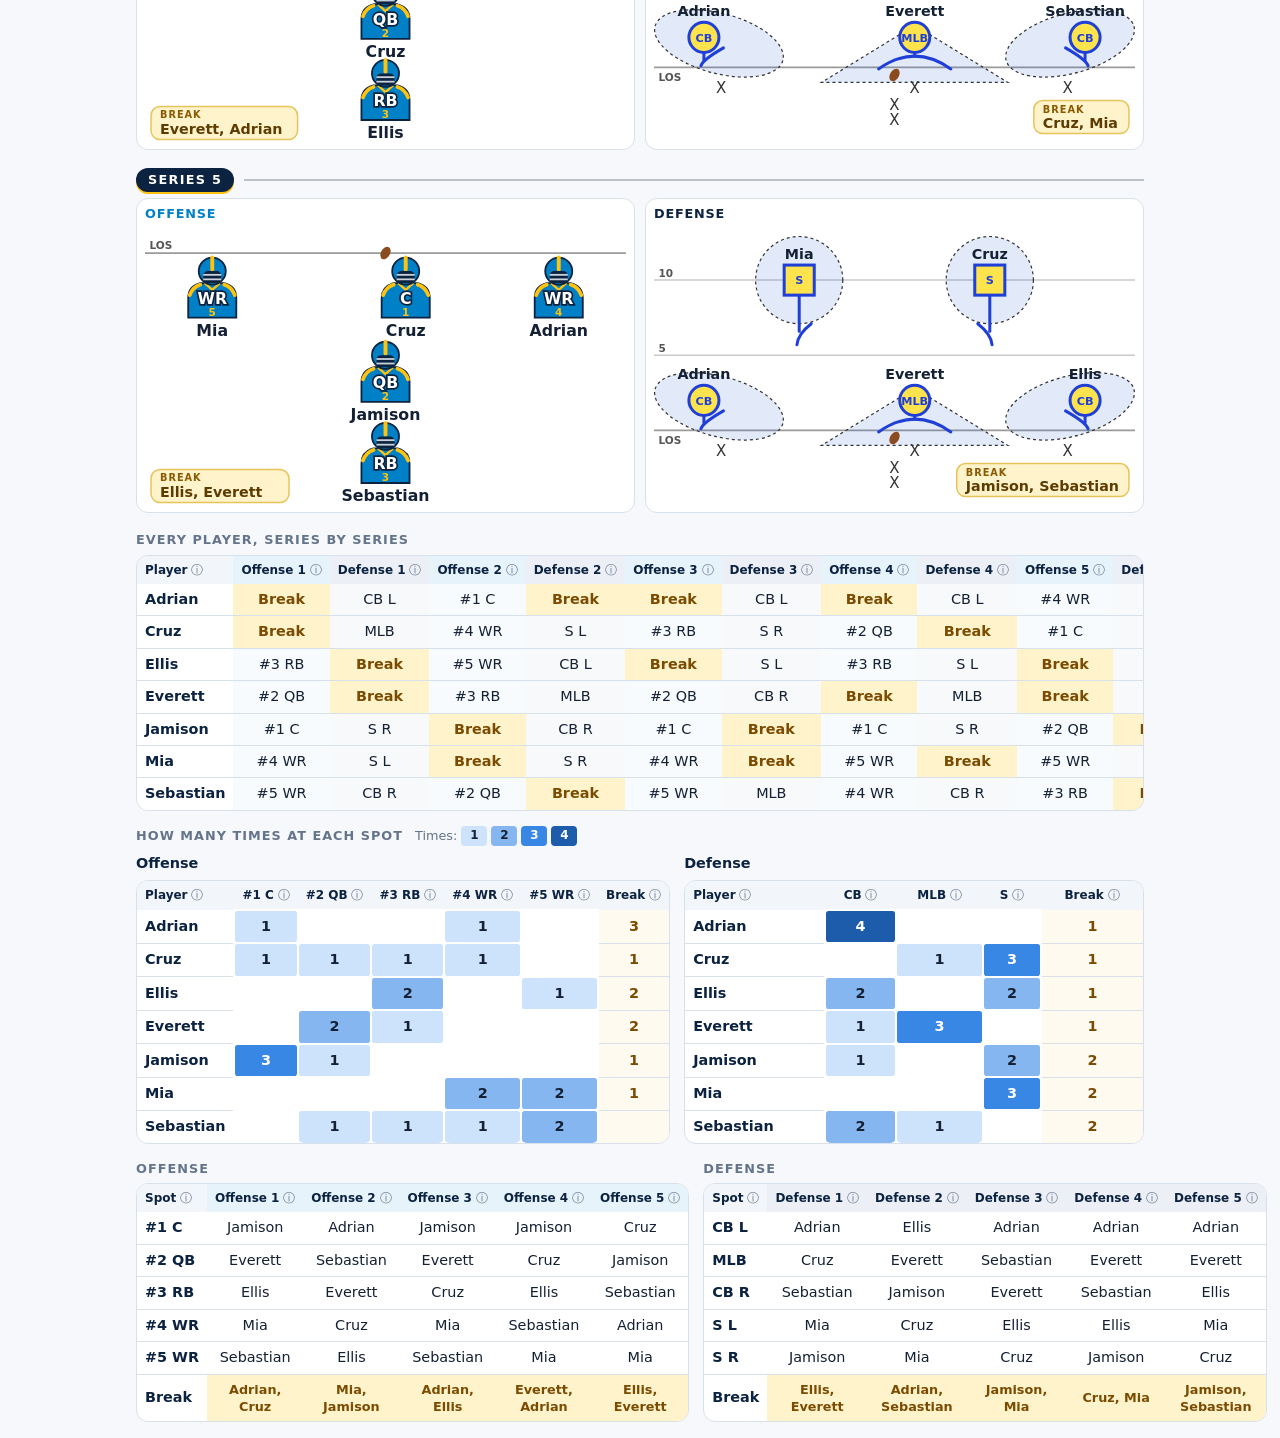
==== commit c2b9f8d0: "Deploy youthfb.com from youth-fb@701e4cc" ====
--- a/summary.html
+++ b/summary.html
@@ -71,6 +71,13 @@
     .formation.side-O header b { color: var(--powder); }
     .formation svg { display: block; width: 100%; height: auto; }
     .formation .los { stroke: #9aa6b5; stroke-width: 1.2; stroke-dasharray: 4 3; }
+    /* Coach's calls (coach=1 only): scripted plays and 2-pt plays per Series. */
+    .calls-card { grid-column: 1 / -1; display: grid; grid-template-columns: 1fr 1fr; gap: 4px 16px; padding: 10px 14px; border-radius: 12px; background: #fff; border: 1px solid var(--line); border-left: 5px solid var(--gold); }
+    .calls-tag { display: inline-block; padding: 1px 8px; border-radius: 6px; background: var(--gold); color: var(--navy); font-size: 0.75rem; letter-spacing: 0.06em; text-transform: uppercase; }
+    .calls-2pt { background: var(--navy); color: var(--gold); }
+    .calls-list { margin: 4px 0 0; padding-left: 20px; font-weight: 700; }
+    .calls-list li { padding: 2px 0; }
+    @media (max-width: 720px) { .calls-card { grid-template-columns: 1fr; } }
     /* Offense and defense cards in the wristband-card style. */
     .card-field .jersey { fill: #0080c6; stroke: #0c2340; stroke-width: 1.2; }
     .card-field .trim { fill: none; stroke: #ffc20e; stroke-width: 2.5; stroke-linecap: round; }
@@ -161,17 +168,17 @@
       * { -webkit-print-color-adjust: exact; print-color-adjust: exact; }
     }
   </style>
-  <script>(function(){var b="b2ba3e68e4a3";try{fetch("version.json?t="+Date.now(),{cache:"no-store"}).then(function(r){return r.json()}).then(function(j){if(j.v!==b&&!sessionStorage.getItem("reloaded-"+j.v)){sessionStorage.setItem("reloaded-"+j.v,"1");location.reload()}}).catch(function(){})}catch(e){}})()</script>
+  <script>(function(){var b="2e7029660a24";try{fetch("version.json?t="+Date.now(),{cache:"no-store"}).then(function(r){return r.json()}).then(function(j){if(j.v!==b&&!sessionStorage.getItem("reloaded-"+j.v)){sessionStorage.setItem("reloaded-"+j.v,"1");location.reload()}}).catch(function(){})}catch(e){}})()</script>
 </head>
 <body>
   <main>
     <header>
       <div>
-        <h1>Game Day Summary</h1>
+        <h1 id="page-title">Game Day Summary</h1>
         <p id="source"></p>
       </div>
       <div class="actions">
-        <a href="index.html">&#x2190; Playbook</a>
+        <a id="back-link" href="index.html">&#x2190; Playbook</a>
         <button id="print" type="button">&#x1F5A8; Print</button>
       </div>
     </header>
@@ -232,6 +239,6 @@
   <script src="js/roster.js?v=16a3663178"></script>
   <script src="js/gameplan.js?v=b81ece1403"></script>
   <script src="js/badges.js?v=e1587fc749"></script>
-  <script src="js/summary.js?v=e12ddfc6bc"></script>
+  <script src="js/summary.js?v=e2cd8b120e"></script>
 </body>
 </html>
